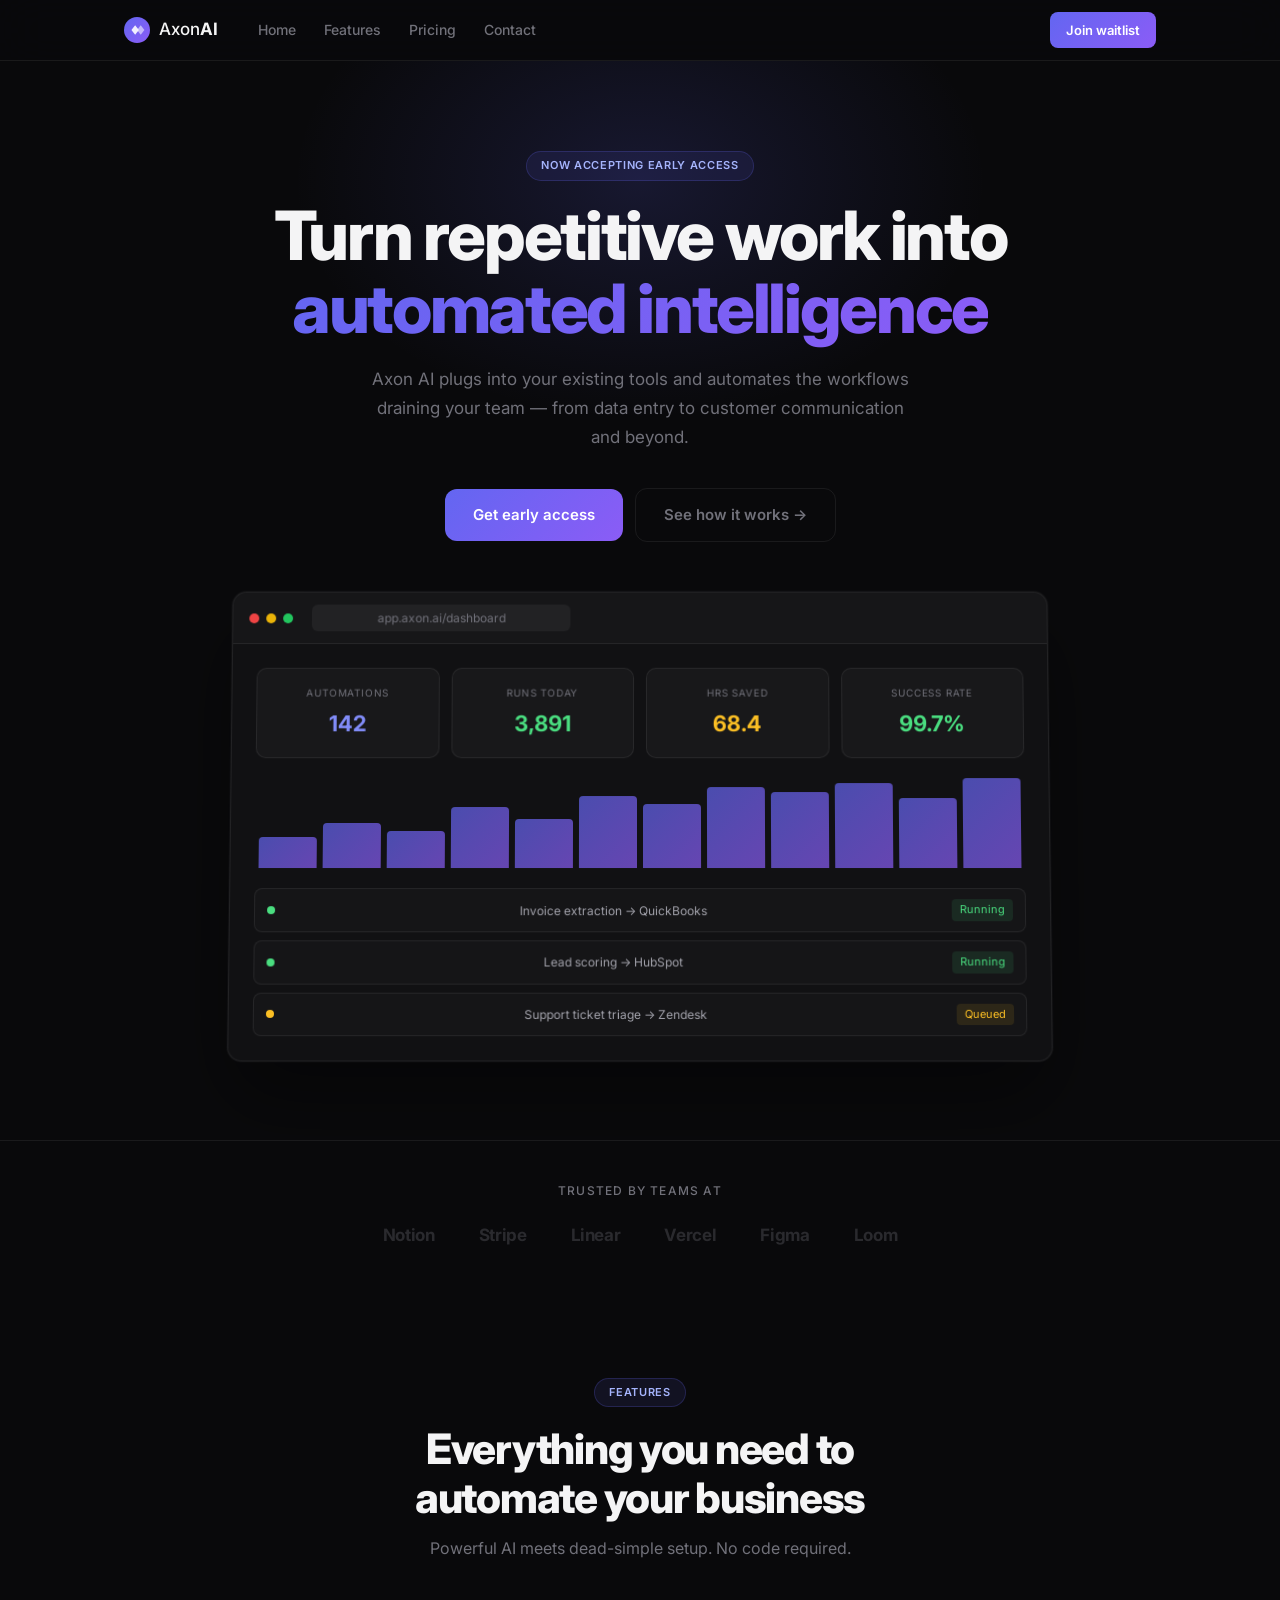
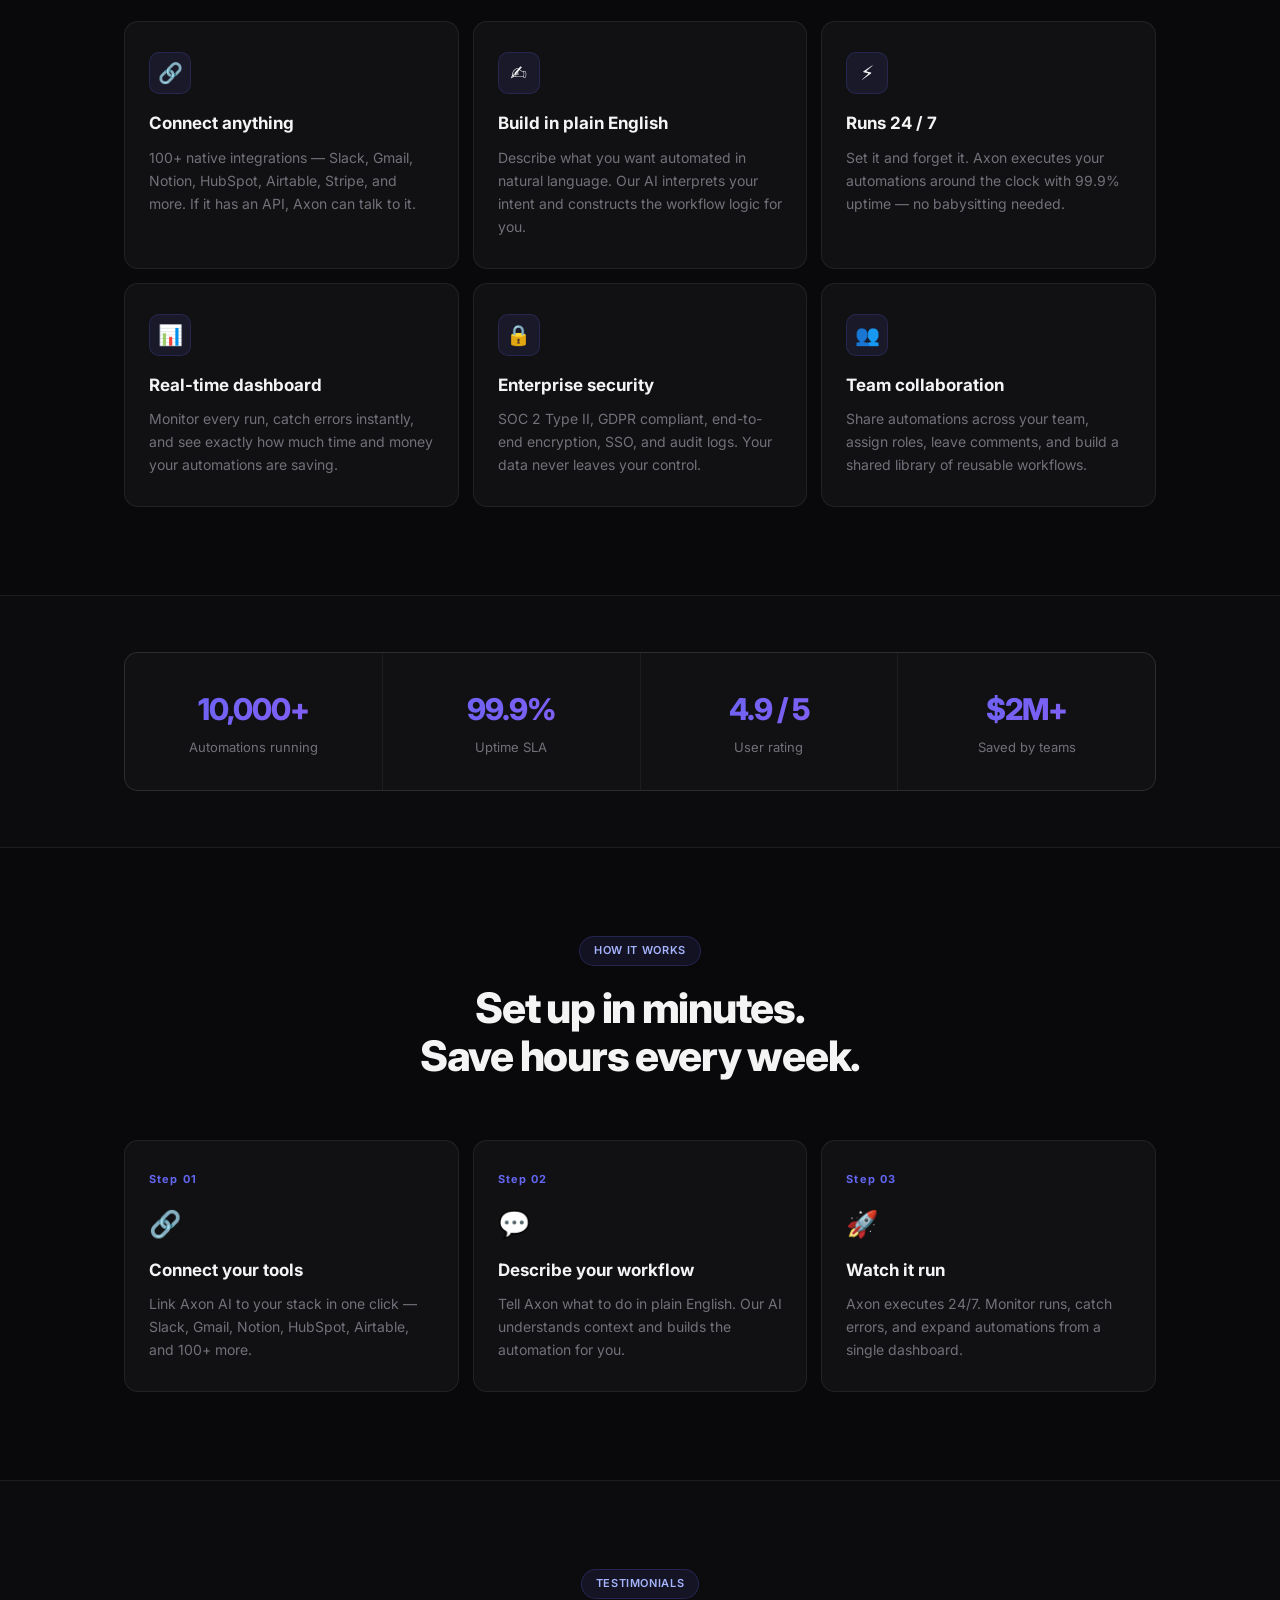
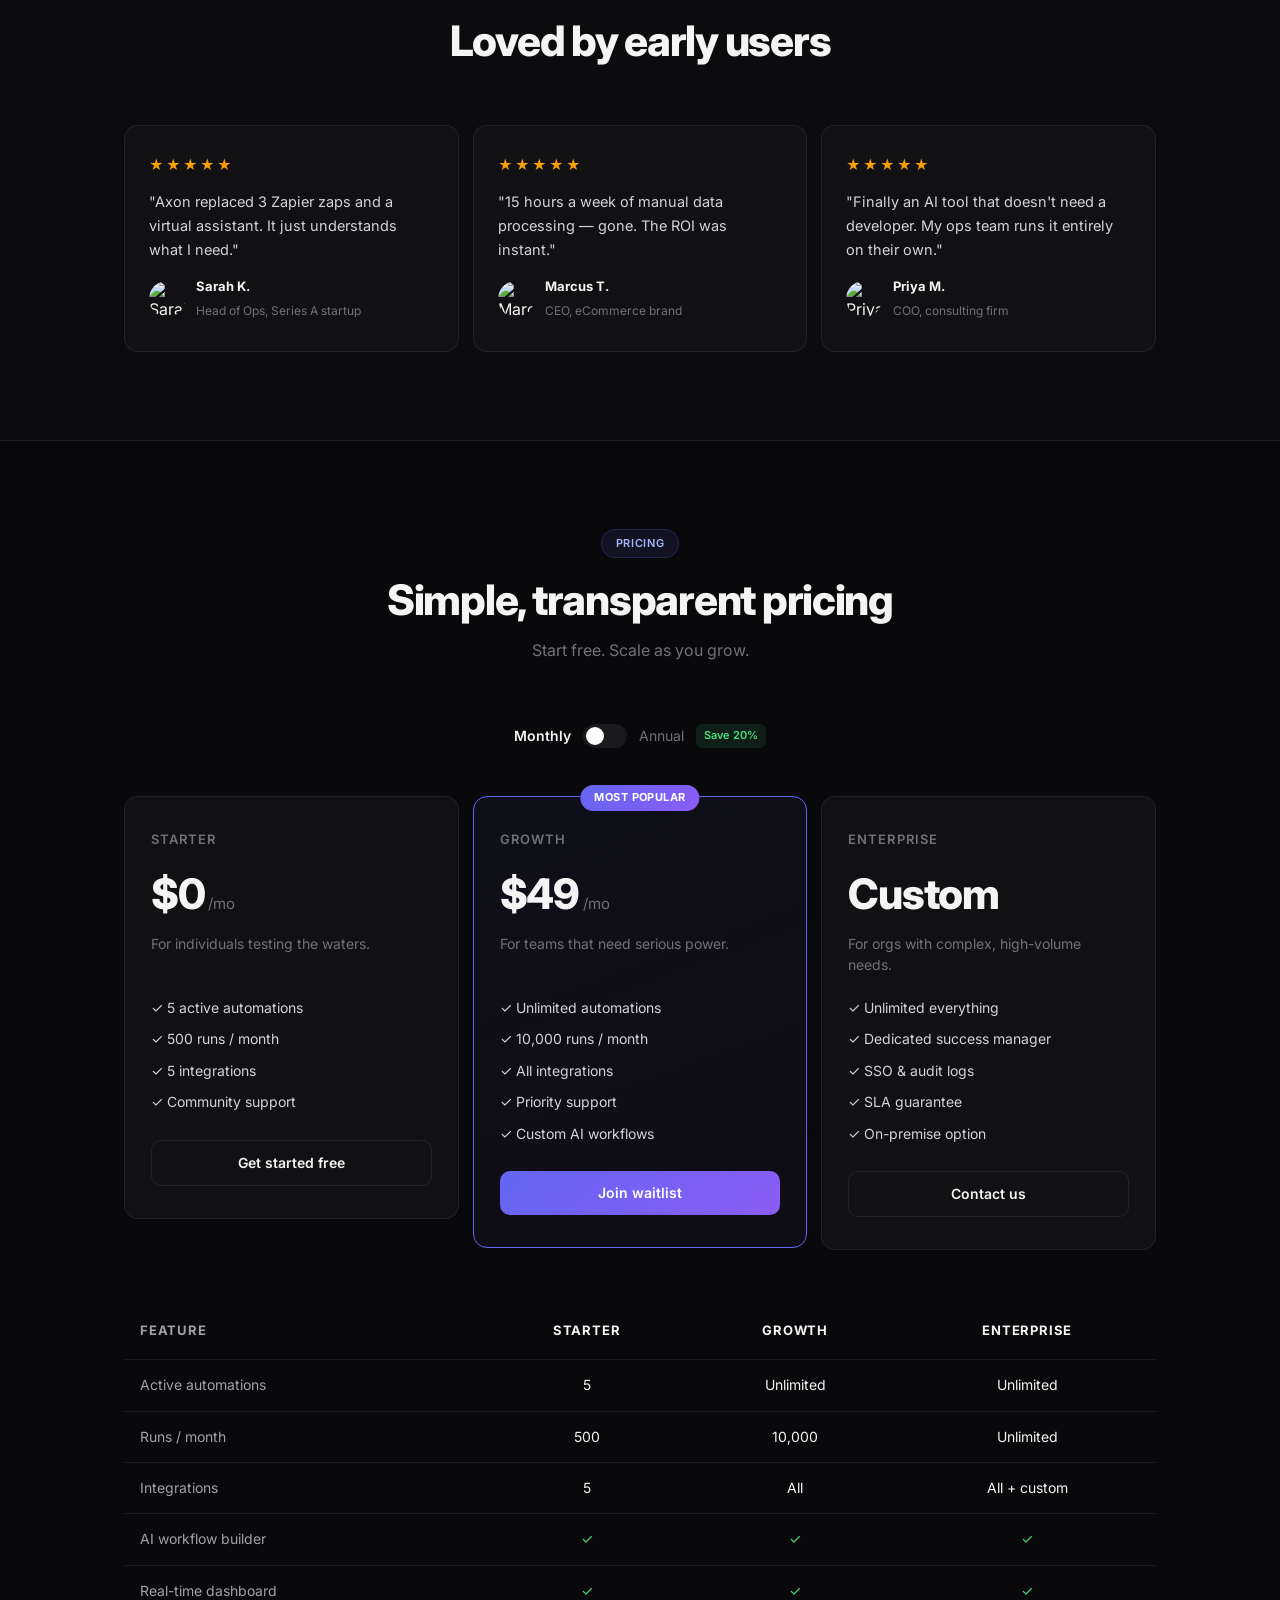
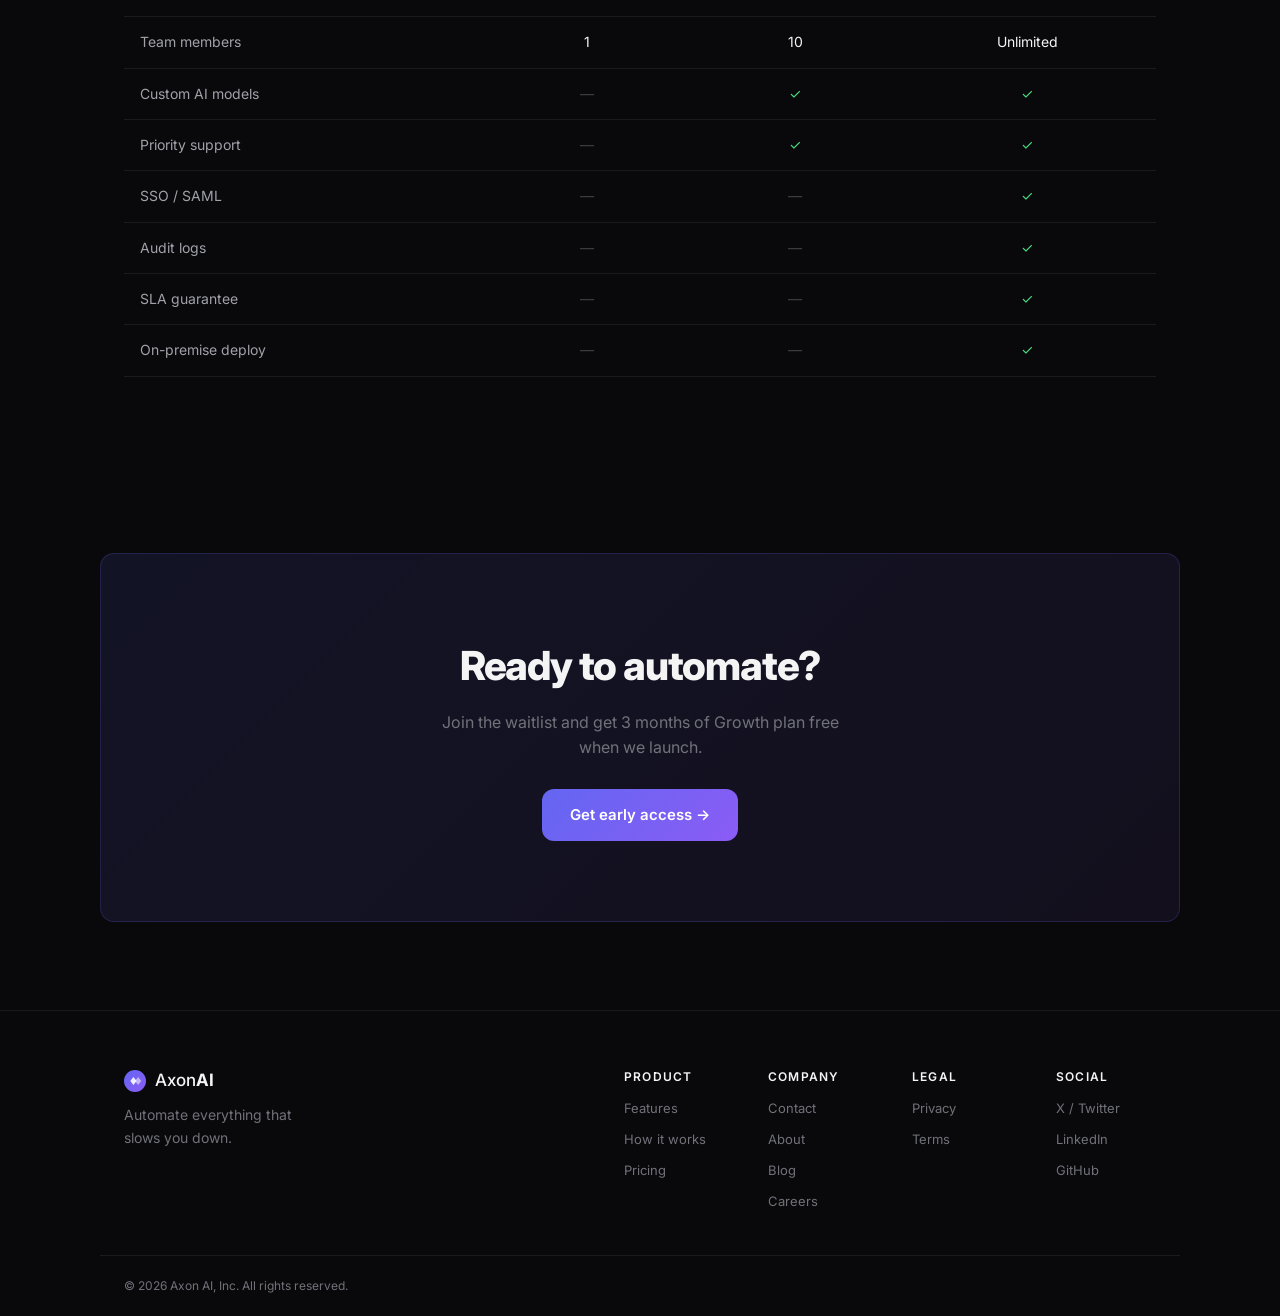
==== axon-ai.html @ 518406a6 "Add self-contained bundled HTML files for direct browser opening https://claude.ai/code/session_01GW" ====
<!DOCTYPE html>
<html lang="en">
<head>
  <meta charset="UTF-8" />
  <meta name="viewport" content="width=device-width, initial-scale=1.0" />
  <title>Axon AI — Automate Everything That Slows You Down</title>
  <meta name="description" content="Axon AI helps businesses automate repetitive workflows with AI. Connect your tools, describe what to automate in plain English, and let AI handle the rest." />
  <link rel="preconnect" href="https://fonts.googleapis.com" />
  <link rel="preconnect" href="https://fonts.gstatic.com" crossorigin />
  <link href="https://fonts.googleapis.com/css2?family=Inter:wght@300;400;500;600;700;800&display=swap" rel="stylesheet" />
  <style>
/* ═══════════════════════════════════════════════
   Axon AI — Design System
   ═══════════════════════════════════════════════ */

/* ─── Reset ─── */
*,*::before,*::after{box-sizing:border-box;margin:0;padding:0}

:root {
  /* Colors */
  --bg:        #09090b;
  --bg-card:   #111113;
  --bg-alt:    #0c0c0e;
  --border:    rgba(255,255,255,.07);
  --border-h:  rgba(99,102,241,.35);
  --text:      #f4f4f5;
  --text-dim:  #a1a1aa;
  --muted:     #71717a;
  --indigo:    #6366f1;
  --violet:    #8b5cf6;
  --grad:      linear-gradient(135deg,var(--indigo),var(--violet));

  /* Type */
  --font: 'Inter',system-ui,-apple-system,sans-serif;
  --radius: 14px;
  --radius-sm: 10px;
}

html { scroll-behavior: smooth }

body {
  font-family: var(--font);
  background: var(--bg);
  color: var(--text);
  line-height: 1.6;
  -webkit-font-smoothing: antialiased;
  overflow-x: hidden;
}

a { color: inherit; text-decoration: none }
img { display: block; max-width: 100% }
ul { list-style: none }
button { font-family: var(--font); cursor: pointer; border: none; background: none }

/* ─── Utility ─── */
.container { max-width: 1080px; margin: 0 auto; padding: 0 24px }
.gradient-text {
  background: var(--grad);
  -webkit-background-clip: text;
  -webkit-text-fill-color: transparent;
  background-clip: text;
}

/* ─── Badge ─── */
.badge {
  display: inline-flex;
  align-items: center;
  gap: 6px;
  background: rgba(99,102,241,.1);
  border: 1px solid rgba(99,102,241,.22);
  color: #a5b4fc;
  font-size: 11px;
  font-weight: 600;
  letter-spacing: .06em;
  text-transform: uppercase;
  padding: 5px 14px;
  border-radius: 100px;
  margin-bottom: 18px;
}

/* ─── Buttons ─── */
.btn {
  display: inline-flex;
  align-items: center;
  justify-content: center;
  gap: 8px;
  background: var(--grad);
  color: #fff;
  font-size: 14px;
  font-weight: 600;
  padding: 11px 22px;
  border-radius: var(--radius-sm);
  border: none;
  cursor: pointer;
  text-decoration: none;
  transition: opacity .2s, transform .15s, box-shadow .2s;
  white-space: nowrap;
}
.btn:hover { opacity: .9; transform: translateY(-1px); box-shadow: 0 8px 28px rgba(99,102,241,.3) }
.btn:active { transform: translateY(0) }
.btn-sm { font-size: 13px; padding: 8px 16px; border-radius: 8px }
.btn-lg { font-size: 15px; padding: 14px 28px; border-radius: 12px }
.btn-ghost {
  background: transparent;
  color: var(--muted);
  border: 1px solid var(--border);
}
.btn-ghost:hover { background: rgba(255,255,255,.04); box-shadow: none; color: var(--text) }
.btn-outline {
  background: transparent;
  color: var(--text);
  border: 1px solid var(--border);
}
.btn-outline:hover { background: rgba(255,255,255,.04); box-shadow: none }

/* ─── Nav ─── */
.nav {
  position: sticky;
  top: 0;
  z-index: 100;
  border-bottom: 1px solid var(--border);
  background: rgba(9,9,11,.82);
  backdrop-filter: blur(24px);
  -webkit-backdrop-filter: blur(24px);
}
.nav-inner {
  display: flex;
  align-items: center;
  height: 60px;
}
.logo {
  display: flex;
  align-items: center;
  gap: 9px;
  font-size: 17px;
  font-weight: 500;
  flex-shrink: 0;
  margin-right: 40px;
}
.logo strong { font-weight: 700 }
.nav-links {
  display: flex;
  align-items: center;
  gap: 28px;
  flex: 1;
}
.nav-links a {
  color: var(--muted);
  font-size: 14px;
  font-weight: 500;
  transition: color .2s;
}
.nav-links a:hover,
.nav-links a.active { color: var(--text) }
.nav-actions {
  display: flex;
  align-items: center;
  gap: 12px;
  margin-left: auto;
}

/* Hamburger */
.hamburger {
  display: none;
  flex-direction: column;
  gap: 5px;
  margin-left: auto;
  padding: 6px;
}
.hamburger span {
  display: block;
  width: 20px;
  height: 2px;
  background: var(--text);
  border-radius: 2px;
  transition: transform .3s, opacity .3s;
}
.hamburger.open span:nth-child(1) { transform: translateY(7px) rotate(45deg) }
.hamburger.open span:nth-child(2) { opacity: 0 }
.hamburger.open span:nth-child(3) { transform: translateY(-7px) rotate(-45deg) }

/* Mobile menu */
.mobile-menu {
  display: none;
  position: fixed;
  inset: 60px 0 0;
  background: rgba(9,9,11,.97);
  backdrop-filter: blur(20px);
  z-index: 99;
  padding: 32px 24px;
  flex-direction: column;
  gap: 8px;
}
.mobile-menu.open { display: flex }
.mobile-menu a {
  color: var(--text-dim);
  font-size: 18px;
  font-weight: 500;
  padding: 14px 0;
  border-bottom: 1px solid var(--border);
  transition: color .2s;
}
.mobile-menu a:hover { color: var(--text) }
.mobile-menu .btn { margin-top: 16px; text-align: center; justify-content: center }

/* ─── Page Header ─── */
.page-header {
  text-align: center;
  padding: 80px 0 60px;
  position: relative;
}
.page-header h1 {
  font-size: clamp(36px,5vw,56px);
  font-weight: 800;
  letter-spacing: -.03em;
  line-height: 1.1;
  margin-bottom: 18px;
}
.page-header p {
  font-size: 17px;
  color: var(--muted);
  max-width: 520px;
  margin: 0 auto;
  line-height: 1.7;
}

/* ─── Hero (home) ─── */
.hero {
  position: relative;
  padding: 90px 0 80px;
  text-align: center;
  overflow: hidden;
}
.hero h1 {
  font-size: clamp(40px,6vw,68px);
  font-weight: 800;
  line-height: 1.08;
  letter-spacing: -.035em;
  margin-bottom: 20px;
}
.hero-sub {
  font-size: 17px;
  color: var(--muted);
  max-width: 540px;
  margin: 0 auto 36px;
  line-height: 1.7;
}
.hero-cta {
  display: flex;
  align-items: center;
  justify-content: center;
  gap: 12px;
  flex-wrap: wrap;
  margin-bottom: 48px;
}
.hero-glow {
  position: absolute;
  top: -120px;
  left: 50%;
  transform: translateX(-50%);
  width: 700px;
  height: 480px;
  background: radial-gradient(ellipse at center,rgba(99,102,241,.16) 0%,transparent 70%);
  pointer-events: none;
  z-index: 0;
}
.hero > .container { position: relative; z-index: 1 }

/* ─── Dashboard Mockup ─── */
.mockup-wrapper {
  max-width: 820px;
  margin: 0 auto;
  perspective: 1200px;
}
.mockup {
  background: var(--bg-card);
  border: 1px solid var(--border);
  border-radius: 14px;
  overflow: hidden;
  transform: rotateX(2deg);
  box-shadow: 0 40px 80px rgba(0,0,0,.45), 0 0 0 1px rgba(255,255,255,.04);
}
.mockup-bar {
  display: flex;
  align-items: center;
  gap: 7px;
  padding: 12px 16px;
  border-bottom: 1px solid var(--border);
  background: rgba(255,255,255,.02);
}
.mockup-dot {
  width: 10px;
  height: 10px;
  border-radius: 50%;
}
.mockup-dot:nth-child(1) { background: #ef4444 }
.mockup-dot:nth-child(2) { background: #eab308 }
.mockup-dot:nth-child(3) { background: #22c55e }
.mockup-url {
  margin-left: 12px;
  background: rgba(255,255,255,.05);
  border-radius: 6px;
  padding: 4px 14px;
  font-size: 12px;
  color: var(--muted);
  flex: 1;
  max-width: 260px;
}
.mockup-body {
  padding: 24px;
}
.mockup-stats {
  display: grid;
  grid-template-columns: repeat(4,1fr);
  gap: 12px;
  margin-bottom: 20px;
}
.mockup-stat {
  background: rgba(255,255,255,.03);
  border: 1px solid var(--border);
  border-radius: 10px;
  padding: 16px 14px;
}
.mockup-stat-label {
  font-size: 10px;
  color: var(--muted);
  text-transform: uppercase;
  letter-spacing: .08em;
  margin-bottom: 6px;
}
.mockup-stat-value {
  font-size: 22px;
  font-weight: 700;
}
.mockup-stat-value.green { color: #4ade80 }
.mockup-stat-value.indigo { color: #818cf8 }
.mockup-stat-value.amber { color: #fbbf24 }
.mockup-stat-value.rose { color: #fb7185 }
.mockup-chart {
  display: flex;
  align-items: flex-end;
  gap: 6px;
  height: 90px;
  padding: 0 4px;
  margin-bottom: 20px;
}
.mockup-bar-chart {
  flex: 1;
  border-radius: 4px 4px 0 0;
  background: var(--grad);
  opacity: .7;
  min-height: 8px;
  transition: opacity .2s;
}
.mockup-bar-chart:hover { opacity: 1 }
.mockup-rows { display: flex; flex-direction: column; gap: 8px }
.mockup-row {
  display: flex;
  align-items: center;
  gap: 10px;
  padding: 10px 12px;
  border-radius: 8px;
  background: rgba(255,255,255,.02);
  border: 1px solid var(--border);
  font-size: 12px;
  color: var(--text-dim);
}
.mockup-row-dot {
  width: 8px;
  height: 8px;
  border-radius: 50%;
  flex-shrink: 0;
}
.mockup-row-dot.green { background: #4ade80 }
.mockup-row-dot.amber { background: #fbbf24 }
.mockup-row-dot.indigo { background: #818cf8 }
.mockup-row-name { flex: 1 }
.mockup-row-status {
  font-size: 11px;
  padding: 2px 8px;
  border-radius: 4px;
  background: rgba(74,222,128,.1);
  color: #4ade80;
}
.mockup-row-status.pending {
  background: rgba(251,191,36,.1);
  color: #fbbf24;
}

/* ─── Logos ─── */
.logos-section {
  padding: 40px 0;
  border-top: 1px solid var(--border);
  text-align: center;
}
.logos-label {
  color: var(--muted);
  font-size: 12px;
  font-weight: 500;
  text-transform: uppercase;
  letter-spacing: .1em;
  margin-bottom: 22px;
}
.logos-row {
  display: flex;
  align-items: center;
  justify-content: center;
  gap: 44px;
  flex-wrap: wrap;
}
.logo-item {
  color: #2a2a2e;
  font-size: 17px;
  font-weight: 700;
  letter-spacing: -.02em;
  transition: color .2s;
}
.logo-item:hover { color: var(--muted) }

/* ─── Sections ─── */
.section { padding: 88px 0 }
.section-dark {
  background: var(--bg-alt);
  border-top: 1px solid var(--border);
  border-bottom: 1px solid var(--border);
}
.section-header {
  text-align: center;
  margin-bottom: 60px;
}
.section-header h2 {
  font-size: clamp(28px,4vw,42px);
  font-weight: 800;
  letter-spacing: -.03em;
  line-height: 1.15;
  margin-bottom: 14px;
}
.section-header p {
  font-size: 16px;
  color: var(--muted);
  max-width: 460px;
  margin: 0 auto;
}

/* ─── Features Grid ─── */
.features-grid {
  display: grid;
  grid-template-columns: repeat(3,1fr);
  gap: 14px;
}
.feature-card {
  background: var(--bg-card);
  border: 1px solid var(--border);
  border-radius: var(--radius);
  padding: 30px 24px;
  transition: border-color .25s, transform .25s;
}
.feature-card:hover {
  border-color: var(--border-h);
  transform: translateY(-3px);
}
.feature-icon {
  width: 42px;
  height: 42px;
  border-radius: 10px;
  display: flex;
  align-items: center;
  justify-content: center;
  font-size: 20px;
  margin-bottom: 16px;
  background: rgba(99,102,241,.1);
  border: 1px solid rgba(99,102,241,.18);
}
.feature-card h3 {
  font-size: 17px;
  font-weight: 700;
  margin-bottom: 8px;
}
.feature-card p {
  font-size: 14px;
  color: var(--muted);
  line-height: 1.65;
}

/* ─── Stats Bar ─── */
.stats-bar {
  display: grid;
  grid-template-columns: repeat(4,1fr);
  gap: 1px;
  background: var(--border);
  border: 1px solid var(--border);
  border-radius: var(--radius);
  overflow: hidden;
}
.stat-item {
  background: var(--bg-card);
  padding: 32px 20px;
  text-align: center;
}
.stat-value {
  font-size: 30px;
  font-weight: 800;
  letter-spacing: -.03em;
  margin-bottom: 4px;
}
.stat-label {
  font-size: 13px;
  color: var(--muted);
}

/* ─── Steps ─── */
.steps {
  display: grid;
  grid-template-columns: repeat(3,1fr);
  gap: 14px;
}
.step {
  background: var(--bg-card);
  border: 1px solid var(--border);
  border-radius: var(--radius);
  padding: 30px 24px;
  transition: border-color .25s, transform .25s;
}
.step:hover { border-color: var(--border-h); transform: translateY(-3px) }
.step-number {
  font-size: 11px;
  font-weight: 700;
  color: var(--indigo);
  letter-spacing: .1em;
  margin-bottom: 14px;
}
.step-icon { font-size: 26px; margin-bottom: 12px }
.step h3 { font-size: 17px; font-weight: 700; margin-bottom: 8px }
.step p { font-size: 14px; color: var(--muted); line-height: 1.65 }

/* ─── Testimonials ─── */
.testimonials-grid {
  display: grid;
  grid-template-columns: repeat(3,1fr);
  gap: 14px;
}
.testimonial {
  background: var(--bg-card);
  border: 1px solid var(--border);
  border-radius: var(--radius);
  padding: 28px 24px;
  display: flex;
  flex-direction: column;
  gap: 14px;
}
.stars { color: #f59e0b; font-size: 14px; letter-spacing: 2px }
.testimonial blockquote {
  font-size: 14.5px;
  color: #d4d4d8;
  line-height: 1.65;
  flex: 1;
  font-style: normal;
}
.testimonial-author {
  display: flex;
  align-items: center;
  gap: 11px;
}
.testimonial-author img {
  width: 36px;
  height: 36px;
  border-radius: 50%;
  object-fit: cover;
}
.testimonial-author strong { display: block; font-size: 13px }
.testimonial-author span { font-size: 12px; color: var(--muted) }

/* ─── Pricing ─── */
.pricing-toggle {
  display: flex;
  align-items: center;
  justify-content: center;
  gap: 12px;
  margin-bottom: 48px;
  font-size: 14px;
  color: var(--muted);
}
.pricing-toggle .active-label { color: var(--text); font-weight: 600 }
.toggle-track {
  width: 44px;
  height: 24px;
  border-radius: 100px;
  background: var(--border);
  position: relative;
  cursor: pointer;
  transition: background .2s;
}
.toggle-track.on { background: var(--indigo) }
.toggle-thumb {
  position: absolute;
  top: 3px;
  left: 3px;
  width: 18px;
  height: 18px;
  border-radius: 50%;
  background: #fff;
  transition: transform .2s;
}
.toggle-track.on .toggle-thumb { transform: translateX(20px) }
.save-badge {
  font-size: 11px;
  font-weight: 600;
  color: #4ade80;
  background: rgba(74,222,128,.1);
  padding: 3px 8px;
  border-radius: 6px;
}

.pricing-grid {
  display: grid;
  grid-template-columns: repeat(3,1fr);
  gap: 14px;
  align-items: start;
}
.pricing-card {
  background: var(--bg-card);
  border: 1px solid var(--border);
  border-radius: var(--radius);
  padding: 32px 26px;
  position: relative;
}
.pricing-card-featured {
  border-color: var(--indigo);
  background: linear-gradient(160deg,rgba(99,102,241,.07),rgba(139,92,246,.04));
  transform: scale(1.02);
}
.plan-badge-tag {
  position: absolute;
  top: -12px;
  left: 50%;
  transform: translateX(-50%);
  background: var(--grad);
  color: #fff;
  font-size: 11px;
  font-weight: 700;
  letter-spacing: .04em;
  text-transform: uppercase;
  padding: 4px 14px;
  border-radius: 100px;
  white-space: nowrap;
}
.plan-name {
  font-size: 13px;
  font-weight: 600;
  color: var(--muted);
  text-transform: uppercase;
  letter-spacing: .08em;
  margin-bottom: 10px;
}
.plan-price {
  font-size: 15px;
  color: var(--muted);
  margin-bottom: 6px;
}
.plan-price .amount {
  font-size: 42px;
  font-weight: 800;
  color: var(--text);
  letter-spacing: -.03em;
}
.plan-desc {
  font-size: 14px;
  color: var(--muted);
  margin-bottom: 22px;
  line-height: 1.5;
  min-height: 42px;
}
.plan-features {
  display: flex;
  flex-direction: column;
  gap: 9px;
  margin-bottom: 26px;
}
.plan-features li { font-size: 14px; color: #d4d4d8 }
.pricing-card .btn,
.pricing-card .btn-outline { width: 100% }

/* ─── Feature Comparison Table ─── */
.compare-table {
  width: 100%;
  border-collapse: collapse;
  margin-top: 56px;
  font-size: 14px;
}
.compare-table th,
.compare-table td {
  padding: 14px 16px;
  border-bottom: 1px solid var(--border);
  text-align: center;
}
.compare-table th:first-child,
.compare-table td:first-child {
  text-align: left;
  color: var(--text-dim);
}
.compare-table thead th {
  font-weight: 700;
  font-size: 13px;
  text-transform: uppercase;
  letter-spacing: .06em;
  color: var(--text);
  padding-bottom: 18px;
}
.compare-table tbody tr:hover { background: rgba(255,255,255,.02) }
.check { color: #4ade80 }
.dash  { color: #3f3f46 }

/* ─── FAQ ─── */
.faq-list {
  max-width: 680px;
  margin: 0 auto;
  display: flex;
  flex-direction: column;
  gap: 8px;
}
.faq-item {
  border: 1px solid var(--border);
  border-radius: var(--radius-sm);
  overflow: hidden;
  transition: border-color .2s;
}
.faq-item.open { border-color: rgba(99,102,241,.25) }
.faq-q {
  display: flex;
  align-items: center;
  justify-content: space-between;
  gap: 16px;
  padding: 16px 20px;
  font-size: 15px;
  font-weight: 600;
  color: var(--text);
  cursor: pointer;
  background: none;
  width: 100%;
  text-align: left;
}
.faq-q:hover { color: #c4b5fd }
.faq-icon {
  font-size: 18px;
  color: var(--muted);
  transition: transform .3s;
  flex-shrink: 0;
}
.faq-item.open .faq-icon { transform: rotate(45deg) }
.faq-a {
  max-height: 0;
  overflow: hidden;
  transition: max-height .35s ease, padding .35s ease;
  padding: 0 20px;
}
.faq-item.open .faq-a {
  max-height: 300px;
  padding: 0 20px 18px;
}
.faq-a p {
  font-size: 14px;
  color: var(--muted);
  line-height: 1.7;
}

/* ─── CTA Banner ─── */
.cta-banner {
  text-align: center;
  padding: 80px 24px;
  border-radius: var(--radius);
  background: linear-gradient(135deg,rgba(99,102,241,.12),rgba(139,92,246,.08));
  border: 1px solid rgba(99,102,241,.2);
  margin: 0 auto;
  max-width: 1080px;
}
.cta-banner h2 {
  font-size: clamp(26px,4vw,40px);
  font-weight: 800;
  letter-spacing: -.03em;
  margin-bottom: 12px;
}
.cta-banner p {
  font-size: 16px;
  color: var(--muted);
  margin-bottom: 28px;
  max-width: 420px;
  margin-left: auto;
  margin-right: auto;
}

/* ─── Waitlist Section ─── */
.waitlist-section {
  position: relative;
  overflow: hidden;
  text-align: center;
  padding: 88px 0;
}
.waitlist-inner {
  position: relative;
  z-index: 1;
  max-width: 640px;
  margin: 0 auto;
}
.waitlist-inner h2 {
  font-size: clamp(30px,5vw,46px);
  font-weight: 800;
  letter-spacing: -.03em;
  margin-bottom: 14px;
}
.waitlist-inner > p {
  font-size: 16px;
  color: var(--muted);
  margin-bottom: 36px;
  line-height: 1.7;
}
.waitlist-glow {
  position: absolute;
  bottom: -120px;
  left: 50%;
  transform: translateX(-50%);
  width: 700px;
  height: 440px;
  background: radial-gradient(ellipse at center,rgba(99,102,241,.13) 0%,transparent 65%);
  pointer-events: none;
}

/* ─── Forms ─── */
.form-row {
  display: flex;
  gap: 10px;
  width: 100%;
  flex-wrap: wrap;
}
input[type="text"],
input[type="email"],
select,
textarea {
  background: rgba(255,255,255,.04);
  border: 1px solid var(--border);
  border-radius: var(--radius-sm);
  color: var(--text);
  font-size: 14px;
  font-family: var(--font);
  padding: 13px 16px;
  outline: none;
  transition: border-color .2s, background .2s;
  width: 100%;
}
input::placeholder,
textarea::placeholder { color: var(--muted) }
select { appearance: none; cursor: pointer }
select option { background: #1a1a1e; color: var(--text) }
input:focus,
select:focus,
textarea:focus { border-color: var(--indigo); background: rgba(99,102,241,.06) }
textarea { resize: vertical; min-height: 110px }
.form-note { font-size: 12px; color: #52525b; margin-top: 10px }

.waitlist-form {
  display: flex;
  flex-direction: column;
  align-items: center;
  gap: 12px;
}
.btn-submit { min-width: 200px }

.waitlist-success {
  display: none;
  flex-direction: column;
  align-items: center;
  gap: 12px;
  padding: 40px;
  background: rgba(99,102,241,.06);
  border: 1px solid rgba(99,102,241,.2);
  border-radius: var(--radius);
  text-align: center;
}
.waitlist-success.show { display: flex }
.success-icon { font-size: 44px }
.waitlist-success h3 { font-size: 22px; font-weight: 700 }
.waitlist-success p { color: var(--muted); font-size: 14px; max-width: 380px }

/* ─── Contact Layout ─── */
.contact-grid {
  display: grid;
  grid-template-columns: 1fr 1.4fr;
  gap: 40px;
  align-items: start;
}
.contact-info { display: flex; flex-direction: column; gap: 24px }
.contact-info h3 { font-size: 18px; font-weight: 700; margin-bottom: 4px }
.contact-info-item {
  display: flex;
  align-items: flex-start;
  gap: 12px;
  font-size: 14px;
  color: var(--text-dim);
}
.contact-info-icon {
  font-size: 18px;
  flex-shrink: 0;
  margin-top: 2px;
}
.contact-form {
  display: flex;
  flex-direction: column;
  gap: 14px;
}
.contact-form .form-row > * { flex: 1; min-width: 0 }
.contact-form .btn { align-self: flex-start }

/* ─── Footer ─── */
.footer {
  border-top: 1px solid var(--border);
  padding-top: 56px;
}
.footer-inner {
  display: flex;
  gap: 56px;
  flex-wrap: wrap;
  padding-bottom: 44px;
}
.footer-brand { flex: 1; min-width: 190px }
.footer-brand p { font-size: 14px; color: var(--muted); margin-top: 10px; max-width: 200px }
.footer-links {
  display: flex;
  gap: 44px;
  flex-wrap: wrap;
}
.footer-links > div { display: flex; flex-direction: column; gap: 10px; min-width: 100px }
.footer-links h4 {
  font-size: 12px;
  font-weight: 600;
  text-transform: uppercase;
  letter-spacing: .1em;
  color: var(--text);
  margin-bottom: 2px;
}
.footer-links a { color: var(--muted); font-size: 13px; transition: color .2s }
.footer-links a:hover { color: var(--text) }
.footer-bottom {
  border-top: 1px solid var(--border);
  padding: 20px 24px;
  font-size: 12px;
  color: var(--muted);
}

/* ─── Fade-in Animation ─── */
.fade-up {
  opacity: 0;
  transform: translateY(18px);
  transition: opacity .5s ease, transform .5s ease;
}
.fade-up.visible {
  opacity: 1;
  transform: translateY(0);
}

/* ─── Responsive ─── */
@media (max-width: 860px) {
  .features-grid,
  .steps,
  .testimonials-grid,
  .pricing-grid,
  .mockup-stats { grid-template-columns: 1fr }
  .stats-bar { grid-template-columns: repeat(2,1fr) }
  .pricing-card-featured { transform: none }
  .nav-links,
  .nav-actions { display: none }
  .hamburger { display: flex }
  .contact-grid { grid-template-columns: 1fr }
  .compare-table { font-size: 12px }
  .compare-table th,
  .compare-table td { padding: 10px 8px }
}

@media (max-width: 540px) {
  .form-row { flex-direction: column }
  .hero { padding: 64px 0 56px }
  .section { padding: 64px 0 }
  .stats-bar { grid-template-columns: 1fr }
  .footer-inner { flex-direction: column; gap: 28px }
  .footer-links { gap: 20px }
  .mockup-bar { padding: 10px 12px }
  .mockup-body { padding: 16px }
  .mockup-stat-value { font-size: 18px }
}

</style>
</head>
<body>

<!-- ─── Nav ─── -->
<nav class="nav">
  <div class="nav-inner container">
    <a href="index.html" class="logo">
      <svg width="26" height="26" viewBox="0 0 28 28" fill="none"><circle cx="14" cy="14" r="14" fill="url(#lg1)"/><path d="M8 14L12 9L16 14L12 19Z" fill="#fff" opacity=".9"/><path d="M14 14L18 9L22 14L18 19Z" fill="#fff" opacity=".55"/><defs><linearGradient id="lg1" x1="0" y1="0" x2="28" y2="28" gradientUnits="userSpaceOnUse"><stop stop-color="#6366f1"/><stop offset="1" stop-color="#8b5cf6"/></linearGradient></defs></svg>
      <span>Axon<strong>AI</strong></span>
    </a>
    <div class="nav-links">
      <a href="index.html">Home</a>
      <a href="index.html#features">Features</a>
      <a href="index.html#pricing">Pricing</a>
      <a href="waitlist.html">Contact</a>
    </div>
    <div class="nav-actions">
      <a href="waitlist.html#waitlist" class="btn btn-sm">Join waitlist</a>
    </div>
    <button class="hamburger" id="hamburger" aria-label="Menu">
      <span></span><span></span><span></span>
    </button>
  </div>
</nav>
<div class="mobile-menu" id="mobileMenu">
  <a href="index.html">Home</a>
  <a href="index.html#features">Features</a>
  <a href="index.html#pricing">Pricing</a>
  <a href="waitlist.html">Contact</a>
  <a href="waitlist.html#waitlist" class="btn">Join waitlist</a>
</div>

<!-- ─── Hero ─── -->
<section class="hero">
  <div class="hero-glow"></div>
  <div class="container">
    <div class="badge">Now accepting early access</div>
    <h1>Turn repetitive work into<br><span class="gradient-text">automated intelligence</span></h1>
    <p class="hero-sub">Axon AI plugs into your existing tools and automates the workflows draining your team — from data entry to customer communication and beyond.</p>
    <div class="hero-cta">
      <a href="waitlist.html#waitlist" class="btn btn-lg">Get early access</a>
      <a href="#how-it-works" class="btn btn-lg btn-ghost">See how it works &rarr;</a>
    </div>

    <!-- Dashboard Mockup -->
    <div class="mockup-wrapper fade-up">
      <div class="mockup">
        <div class="mockup-bar">
          <div class="mockup-dot"></div>
          <div class="mockup-dot"></div>
          <div class="mockup-dot"></div>
          <div class="mockup-url">app.axon.ai/dashboard</div>
        </div>
        <div class="mockup-body">
          <div class="mockup-stats">
            <div class="mockup-stat">
              <div class="mockup-stat-label">Automations</div>
              <div class="mockup-stat-value indigo">142</div>
            </div>
            <div class="mockup-stat">
              <div class="mockup-stat-label">Runs today</div>
              <div class="mockup-stat-value green">3,891</div>
            </div>
            <div class="mockup-stat">
              <div class="mockup-stat-label">Hrs saved</div>
              <div class="mockup-stat-value amber">68.4</div>
            </div>
            <div class="mockup-stat">
              <div class="mockup-stat-label">Success rate</div>
              <div class="mockup-stat-value green">99.7%</div>
            </div>
          </div>
          <div class="mockup-chart">
            <div class="mockup-bar-chart" style="height:35%"></div>
            <div class="mockup-bar-chart" style="height:50%"></div>
            <div class="mockup-bar-chart" style="height:42%"></div>
            <div class="mockup-bar-chart" style="height:68%"></div>
            <div class="mockup-bar-chart" style="height:55%"></div>
            <div class="mockup-bar-chart" style="height:80%"></div>
            <div class="mockup-bar-chart" style="height:72%"></div>
            <div class="mockup-bar-chart" style="height:90%"></div>
            <div class="mockup-bar-chart" style="height:85%"></div>
            <div class="mockup-bar-chart" style="height:95%"></div>
            <div class="mockup-bar-chart" style="height:78%"></div>
            <div class="mockup-bar-chart" style="height:100%"></div>
          </div>
          <div class="mockup-rows">
            <div class="mockup-row">
              <div class="mockup-row-dot green"></div>
              <span class="mockup-row-name">Invoice extraction &rarr; QuickBooks</span>
              <span class="mockup-row-status">Running</span>
            </div>
            <div class="mockup-row">
              <div class="mockup-row-dot green"></div>
              <span class="mockup-row-name">Lead scoring &rarr; HubSpot</span>
              <span class="mockup-row-status">Running</span>
            </div>
            <div class="mockup-row">
              <div class="mockup-row-dot amber"></div>
              <span class="mockup-row-name">Support ticket triage &rarr; Zendesk</span>
              <span class="mockup-row-status pending">Queued</span>
            </div>
          </div>
        </div>
      </div>
    </div>
  </div>
</section>

<!-- ─── Logos ─── -->
<section class="logos-section">
  <div class="container">
    <p class="logos-label">Trusted by teams at</p>
    <div class="logos-row">
      <span class="logo-item">Notion</span>
      <span class="logo-item">Stripe</span>
      <span class="logo-item">Linear</span>
      <span class="logo-item">Vercel</span>
      <span class="logo-item">Figma</span>
      <span class="logo-item">Loom</span>
    </div>
  </div>
</section>

<!-- ─── Features ─── -->
<section class="section" id="features">
  <div class="container">
    <div class="section-header">
      <div class="badge">Features</div>
      <h2>Everything you need to<br>automate your business</h2>
      <p>Powerful AI meets dead-simple setup. No code required.</p>
    </div>
    <div class="features-grid">
      <div class="feature-card fade-up">
        <div class="feature-icon">🔗</div>
        <h3>Connect anything</h3>
        <p>100+ native integrations — Slack, Gmail, Notion, HubSpot, Airtable, Stripe, and more. If it has an API, Axon can talk to it.</p>
      </div>
      <div class="feature-card fade-up">
        <div class="feature-icon">✍️</div>
        <h3>Build in plain English</h3>
        <p>Describe what you want automated in natural language. Our AI interprets your intent and constructs the workflow logic for you.</p>
      </div>
      <div class="feature-card fade-up">
        <div class="feature-icon">⚡</div>
        <h3>Runs 24 / 7</h3>
        <p>Set it and forget it. Axon executes your automations around the clock with 99.9% uptime — no babysitting needed.</p>
      </div>
      <div class="feature-card fade-up">
        <div class="feature-icon">📊</div>
        <h3>Real-time dashboard</h3>
        <p>Monitor every run, catch errors instantly, and see exactly how much time and money your automations are saving.</p>
      </div>
      <div class="feature-card fade-up">
        <div class="feature-icon">🔒</div>
        <h3>Enterprise security</h3>
        <p>SOC 2 Type II, GDPR compliant, end-to-end encryption, SSO, and audit logs. Your data never leaves your control.</p>
      </div>
      <div class="feature-card fade-up">
        <div class="feature-icon">👥</div>
        <h3>Team collaboration</h3>
        <p>Share automations across your team, assign roles, leave comments, and build a shared library of reusable workflows.</p>
      </div>
    </div>
  </div>
</section>

<!-- ─── Stats Bar ─── -->
<section class="section-dark" style="padding:0">
  <div class="container" style="padding-top:56px;padding-bottom:56px">
    <div class="stats-bar fade-up">
      <div class="stat-item">
        <div class="stat-value gradient-text">10,000+</div>
        <div class="stat-label">Automations running</div>
      </div>
      <div class="stat-item">
        <div class="stat-value gradient-text">99.9%</div>
        <div class="stat-label">Uptime SLA</div>
      </div>
      <div class="stat-item">
        <div class="stat-value gradient-text">4.9 / 5</div>
        <div class="stat-label">User rating</div>
      </div>
      <div class="stat-item">
        <div class="stat-value gradient-text">$2M+</div>
        <div class="stat-label">Saved by teams</div>
      </div>
    </div>
  </div>
</section>

<!-- ─── How It Works ─── -->
<section class="section" id="how-it-works">
  <div class="container">
    <div class="section-header">
      <div class="badge">How it works</div>
      <h2>Set up in minutes.<br>Save hours every week.</h2>
    </div>
    <div class="steps">
      <div class="step fade-up">
        <div class="step-number">Step 01</div>
        <div class="step-icon">🔗</div>
        <h3>Connect your tools</h3>
        <p>Link Axon AI to your stack in one click — Slack, Gmail, Notion, HubSpot, Airtable, and 100+ more.</p>
      </div>
      <div class="step fade-up">
        <div class="step-number">Step 02</div>
        <div class="step-icon">💬</div>
        <h3>Describe your workflow</h3>
        <p>Tell Axon what to do in plain English. Our AI understands context and builds the automation for you.</p>
      </div>
      <div class="step fade-up">
        <div class="step-number">Step 03</div>
        <div class="step-icon">🚀</div>
        <h3>Watch it run</h3>
        <p>Axon executes 24/7. Monitor runs, catch errors, and expand automations from a single dashboard.</p>
      </div>
    </div>
  </div>
</section>

<!-- ─── Testimonials ─── -->
<section class="section section-dark">
  <div class="container">
    <div class="section-header">
      <div class="badge">Testimonials</div>
      <h2>Loved by early users</h2>
    </div>
    <div class="testimonials-grid">
      <div class="testimonial fade-up">
        <div class="stars">★★★★★</div>
        <blockquote>"Axon replaced 3 Zapier zaps and a virtual assistant. It just understands what I need."</blockquote>
        <div class="testimonial-author">
          <img src="https://i.pravatar.cc/36?img=10" alt="Sarah K." />
          <div><strong>Sarah K.</strong><span>Head of Ops, Series A startup</span></div>
        </div>
      </div>
      <div class="testimonial fade-up">
        <div class="stars">★★★★★</div>
        <blockquote>"15 hours a week of manual data processing — gone. The ROI was instant."</blockquote>
        <div class="testimonial-author">
          <img src="https://i.pravatar.cc/36?img=11" alt="Marcus T." />
          <div><strong>Marcus T.</strong><span>CEO, eCommerce brand</span></div>
        </div>
      </div>
      <div class="testimonial fade-up">
        <div class="stars">★★★★★</div>
        <blockquote>"Finally an AI tool that doesn't need a developer. My ops team runs it entirely on their own."</blockquote>
        <div class="testimonial-author">
          <img src="https://i.pravatar.cc/36?img=12" alt="Priya M." />
          <div><strong>Priya M.</strong><span>COO, consulting firm</span></div>
        </div>
      </div>
    </div>
  </div>
</section>

<!-- ─── Pricing ─── -->
<section class="section" id="pricing">
  <div class="container">
    <div class="section-header">
      <div class="badge">Pricing</div>
      <h2>Simple, transparent pricing</h2>
      <p>Start free. Scale as you grow.</p>
    </div>

    <div class="pricing-toggle">
      <span id="labelMonthly" class="active-label">Monthly</span>
      <div class="toggle-track" id="pricingToggle">
        <div class="toggle-thumb"></div>
      </div>
      <span id="labelAnnual">Annual</span>
      <span class="save-badge">Save 20%</span>
    </div>

    <div class="pricing-grid">
      <!-- Starter -->
      <div class="pricing-card fade-up">
        <div class="plan-name">Starter</div>
        <div class="plan-price">
          <span class="amount">$0</span> /mo
        </div>
        <div class="plan-desc">For individuals testing the waters.</div>
        <ul class="plan-features">
          <li>✓ 5 active automations</li>
          <li>✓ 500 runs / month</li>
          <li>✓ 5 integrations</li>
          <li>✓ Community support</li>
        </ul>
        <a href="waitlist.html#waitlist" class="btn btn-outline">Get started free</a>
      </div>
      <!-- Growth -->
      <div class="pricing-card pricing-card-featured fade-up">
        <div class="plan-badge-tag">Most popular</div>
        <div class="plan-name">Growth</div>
        <div class="plan-price price-monthly">
          <span class="amount">$49</span> /mo
        </div>
        <div class="plan-price price-annual" style="display:none">
          <span class="amount">$39</span> /mo
        </div>
        <div class="plan-desc">For teams that need serious power.</div>
        <ul class="plan-features">
          <li>✓ Unlimited automations</li>
          <li>✓ 10,000 runs / month</li>
          <li>✓ All integrations</li>
          <li>✓ Priority support</li>
          <li>✓ Custom AI workflows</li>
        </ul>
        <a href="waitlist.html#waitlist" class="btn">Join waitlist</a>
      </div>
      <!-- Enterprise -->
      <div class="pricing-card fade-up">
        <div class="plan-name">Enterprise</div>
        <div class="plan-price">
          <span class="amount">Custom</span>
        </div>
        <div class="plan-desc">For orgs with complex, high-volume needs.</div>
        <ul class="plan-features">
          <li>✓ Unlimited everything</li>
          <li>✓ Dedicated success manager</li>
          <li>✓ SSO &amp; audit logs</li>
          <li>✓ SLA guarantee</li>
          <li>✓ On-premise option</li>
        </ul>
        <a href="waitlist.html" class="btn btn-outline">Contact us</a>
      </div>
    </div>

    <!-- Comparison Table -->
    <table class="compare-table fade-up">
      <thead>
        <tr>
          <th>Feature</th>
          <th>Starter</th>
          <th>Growth</th>
          <th>Enterprise</th>
        </tr>
      </thead>
      <tbody>
        <tr><td>Active automations</td><td>5</td><td>Unlimited</td><td>Unlimited</td></tr>
        <tr><td>Runs / month</td><td>500</td><td>10,000</td><td>Unlimited</td></tr>
        <tr><td>Integrations</td><td>5</td><td>All</td><td>All + custom</td></tr>
        <tr><td>AI workflow builder</td><td class="check">✓</td><td class="check">✓</td><td class="check">✓</td></tr>
        <tr><td>Real-time dashboard</td><td class="check">✓</td><td class="check">✓</td><td class="check">✓</td></tr>
        <tr><td>Team members</td><td>1</td><td>10</td><td>Unlimited</td></tr>
        <tr><td>Custom AI models</td><td class="dash">—</td><td class="check">✓</td><td class="check">✓</td></tr>
        <tr><td>Priority support</td><td class="dash">—</td><td class="check">✓</td><td class="check">✓</td></tr>
        <tr><td>SSO / SAML</td><td class="dash">—</td><td class="dash">—</td><td class="check">✓</td></tr>
        <tr><td>Audit logs</td><td class="dash">—</td><td class="dash">—</td><td class="check">✓</td></tr>
        <tr><td>SLA guarantee</td><td class="dash">—</td><td class="dash">—</td><td class="check">✓</td></tr>
        <tr><td>On-premise deploy</td><td class="dash">—</td><td class="dash">—</td><td class="check">✓</td></tr>
      </tbody>
    </table>
  </div>
</section>

<!-- ─── CTA Banner ─── -->
<section class="section">
  <div class="cta-banner container fade-up">
    <h2>Ready to automate?</h2>
    <p>Join the waitlist and get 3 months of Growth plan free when we launch.</p>
    <a href="waitlist.html#waitlist" class="btn btn-lg">Get early access &rarr;</a>
  </div>
</section>

<!-- ─── Footer ─── -->
<footer class="footer">
  <div class="container footer-inner">
    <div class="footer-brand">
      <a href="index.html" class="logo">
        <svg width="22" height="22" viewBox="0 0 28 28" fill="none"><circle cx="14" cy="14" r="14" fill="url(#lg2)"/><path d="M8 14L12 9L16 14L12 19Z" fill="#fff" opacity=".9"/><path d="M14 14L18 9L22 14L18 19Z" fill="#fff" opacity=".55"/><defs><linearGradient id="lg2" x1="0" y1="0" x2="28" y2="28" gradientUnits="userSpaceOnUse"><stop stop-color="#6366f1"/><stop offset="1" stop-color="#8b5cf6"/></linearGradient></defs></svg>
        <span>Axon<strong>AI</strong></span>
      </a>
      <p>Automate everything that slows you down.</p>
    </div>
    <div class="footer-links">
      <div>
        <h4>Product</h4>
        <a href="index.html#features">Features</a>
        <a href="index.html#how-it-works">How it works</a>
        <a href="index.html#pricing">Pricing</a>
      </div>
      <div>
        <h4>Company</h4>
        <a href="waitlist.html">Contact</a>
        <a href="#">About</a>
        <a href="#">Blog</a>
        <a href="#">Careers</a>
      </div>
      <div>
        <h4>Legal</h4>
        <a href="#">Privacy</a>
        <a href="#">Terms</a>
      </div>
      <div>
        <h4>Social</h4>
        <a href="#">X / Twitter</a>
        <a href="#">LinkedIn</a>
        <a href="#">GitHub</a>
      </div>
    </div>
  </div>
  <div class="footer-bottom container">
    <p>&copy; 2026 Axon AI, Inc. All rights reserved.</p>
  </div>
</footer>

<script>
/* ═══════════════════════════════════════════════
   Axon AI — Shared JavaScript
   ═══════════════════════════════════════════════ */

(function () {
  'use strict';

  /* ─── Mobile Nav Toggle ─── */
  const hamburger = document.getElementById('hamburger');
  const mobileMenu = document.getElementById('mobileMenu');

  if (hamburger && mobileMenu) {
    hamburger.addEventListener('click', () => {
      hamburger.classList.toggle('open');
      mobileMenu.classList.toggle('open');
      document.body.style.overflow = mobileMenu.classList.contains('open') ? 'hidden' : '';
    });
    // Close on link click
    mobileMenu.querySelectorAll('a').forEach(link => {
      link.addEventListener('click', () => {
        hamburger.classList.remove('open');
        mobileMenu.classList.remove('open');
        document.body.style.overflow = '';
      });
    });
  }

  /* ─── Fade-in on Scroll ─── */
  const fadeEls = document.querySelectorAll('.fade-up');
  if (fadeEls.length) {
    const io = new IntersectionObserver((entries) => {
      entries.forEach(e => {
        if (e.isIntersecting) {
          e.target.classList.add('visible');
          io.unobserve(e.target);
        }
      });
    }, { threshold: 0.08 });
    fadeEls.forEach(el => io.observe(el));
  }

  /* ─── Active Nav Link ─── */
  const currentPage = location.pathname.split('/').pop() || 'index.html';
  document.querySelectorAll('.nav-links a, .mobile-menu a').forEach(a => {
    const href = a.getAttribute('href');
    if (href === currentPage || (currentPage === '' && href === 'index.html')) {
      a.classList.add('active');
    }
  });

  /* ─── Pricing Toggle (monthly / annual) ─── */
  const toggle = document.getElementById('pricingToggle');
  if (toggle) {
    const monthlyLabel = document.getElementById('labelMonthly');
    const annualLabel = document.getElementById('labelAnnual');
    const monthlyPrices = document.querySelectorAll('.price-monthly');
    const annualPrices = document.querySelectorAll('.price-annual');

    let isAnnual = false;

    function updatePricing() {
      toggle.classList.toggle('on', isAnnual);
      monthlyLabel.classList.toggle('active-label', !isAnnual);
      annualLabel.classList.toggle('active-label', isAnnual);
      monthlyPrices.forEach(el => el.style.display = isAnnual ? 'none' : '');
      annualPrices.forEach(el => el.style.display = isAnnual ? '' : 'none');
    }

    toggle.addEventListener('click', () => { isAnnual = !isAnnual; updatePricing(); });
    updatePricing();
  }

  /* ─── FAQ Accordion ─── */
  document.querySelectorAll('.faq-q').forEach(btn => {
    btn.addEventListener('click', () => {
      const item = btn.closest('.faq-item');
      const wasOpen = item.classList.contains('open');
      // Close all first
      document.querySelectorAll('.faq-item').forEach(i => i.classList.remove('open'));
      if (!wasOpen) item.classList.add('open');
    });
  });

  /* ─── Waitlist Form ─── */
  const waitlistForm = document.getElementById('waitlistForm');
  if (waitlistForm) {
    waitlistForm.addEventListener('submit', e => {
      e.preventDefault();

      const btn = waitlistForm.querySelector('.btn-submit');
      const btnText = btn.querySelector('.btn-text');
      const btnLoading = btn.querySelector('.btn-loading');

      const data = {
        name: waitlistForm.elements.name.value.trim(),
        email: waitlistForm.elements.email.value.trim(),
        company_size: waitlistForm.elements.company_size ? waitlistForm.elements.company_size.value : '',
        joined_at: new Date().toISOString(),
      };

      btnText.style.display = 'none';
      btnLoading.style.display = 'inline';
      btn.disabled = true;

      // Persist client-side
      const list = JSON.parse(localStorage.getItem('axon_waitlist') || '[]');
      list.push(data);
      localStorage.setItem('axon_waitlist', JSON.stringify(list));

      setTimeout(() => {
        waitlistForm.style.display = 'none';
        const success = document.getElementById('waitlistSuccess');
        success.classList.add('show');
        success.style.display = 'flex';
        success.scrollIntoView({ behavior: 'smooth', block: 'center' });
      }, 800);
    });
  }

  /* ─── Contact Form ─── */
  const contactForm = document.getElementById('contactForm');
  if (contactForm) {
    contactForm.addEventListener('submit', e => {
      e.preventDefault();
      const btn = contactForm.querySelector('.btn');
      const original = btn.textContent;
      btn.textContent = 'Sending...';
      btn.disabled = true;

      // Persist client-side
      const msgs = JSON.parse(localStorage.getItem('axon_contact') || '[]');
      msgs.push({
        name: contactForm.elements.name.value.trim(),
        email: contactForm.elements.email.value.trim(),
        subject: contactForm.elements.subject.value,
        message: contactForm.elements.message.value.trim(),
        sent_at: new Date().toISOString(),
      });
      localStorage.setItem('axon_contact', JSON.stringify(msgs));

      setTimeout(() => {
        contactForm.reset();
        btn.textContent = 'Sent!';
        setTimeout(() => { btn.textContent = original; btn.disabled = false; }, 2000);
      }, 800);
    });
  }

})();

</script>
</body>
</html>
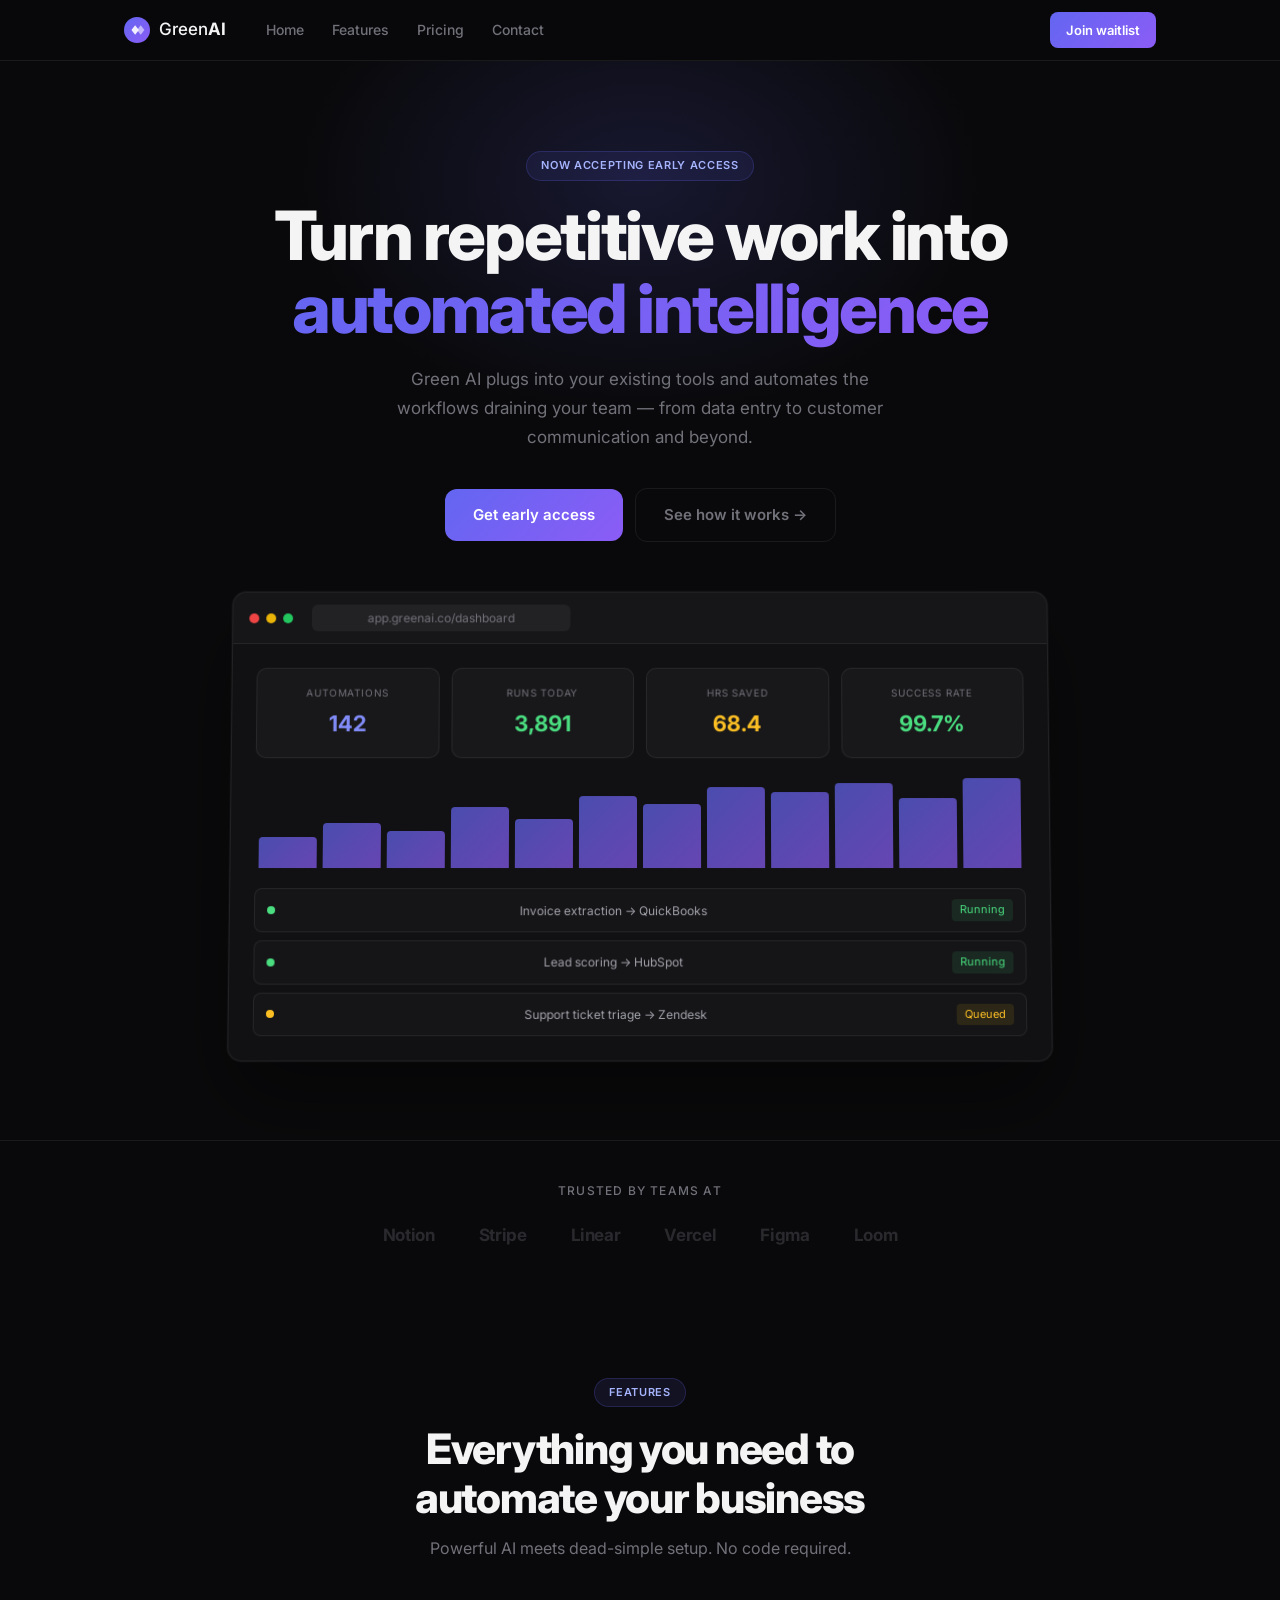
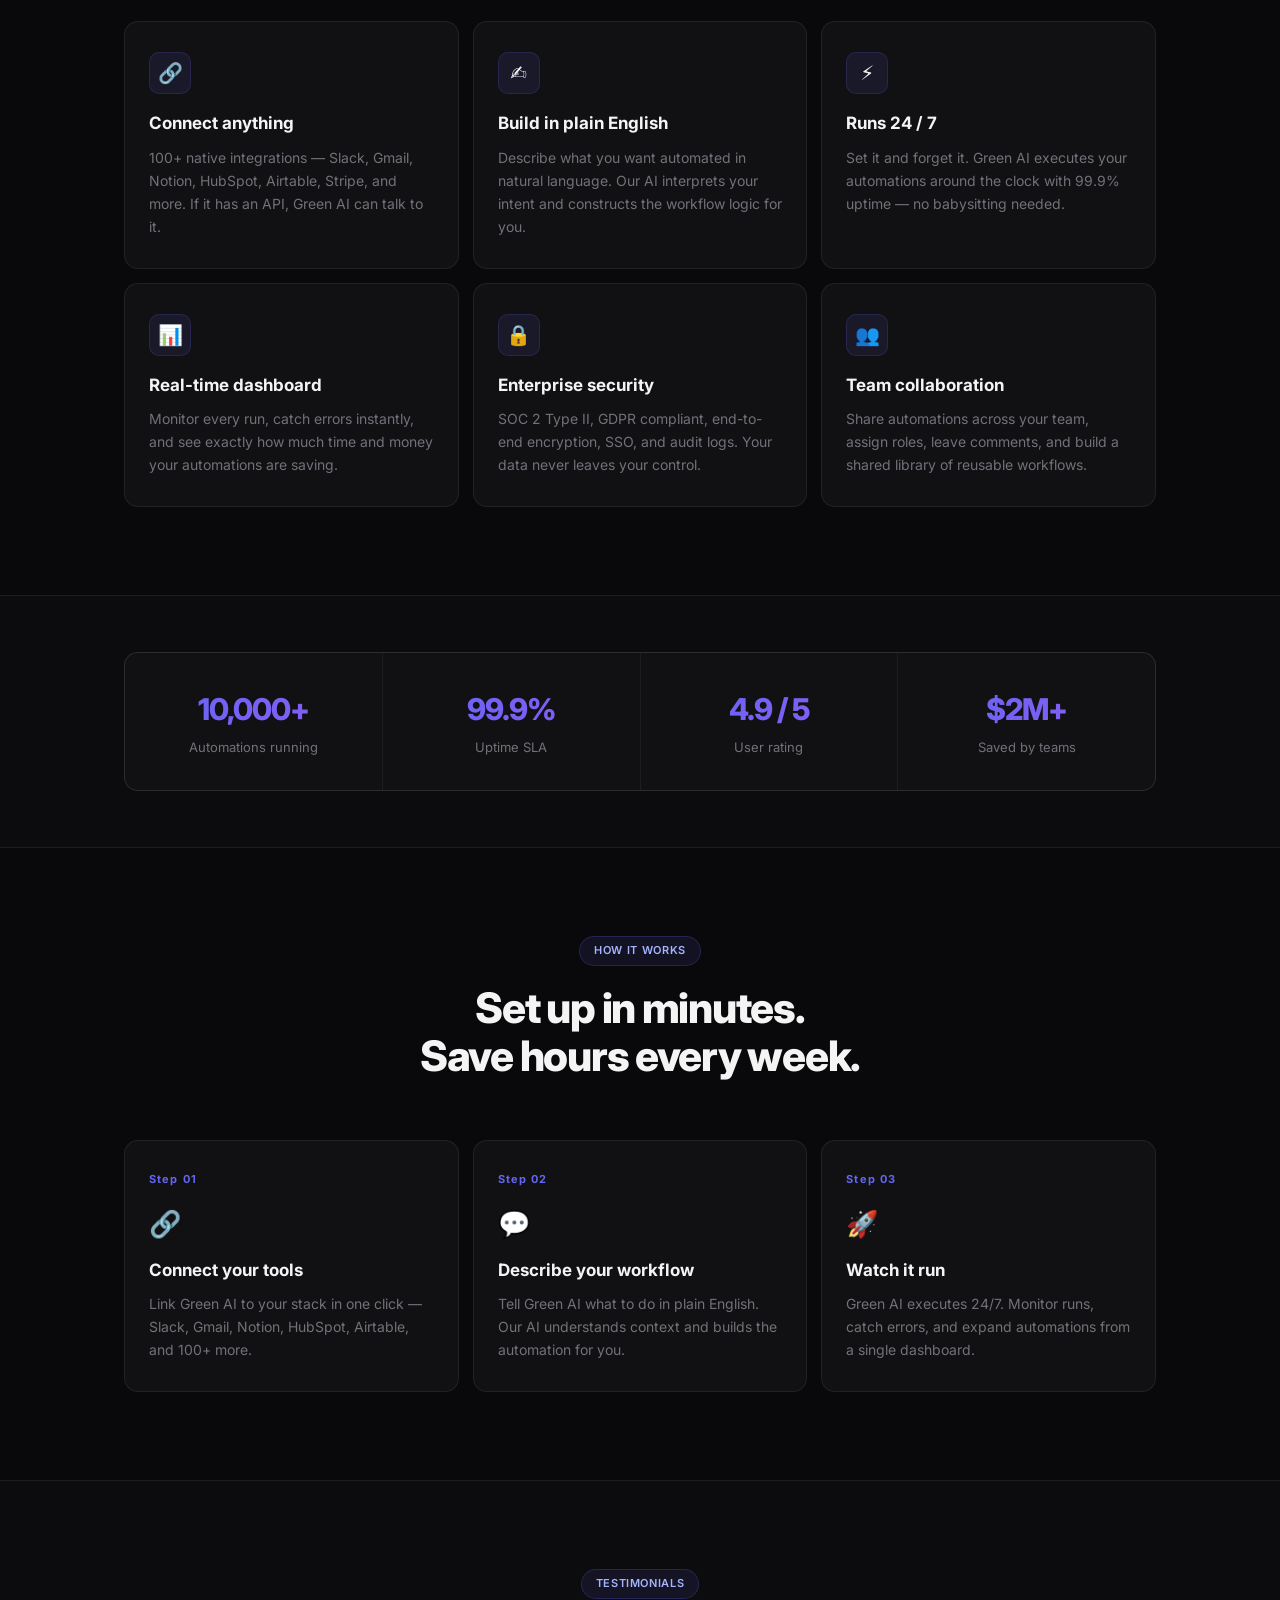
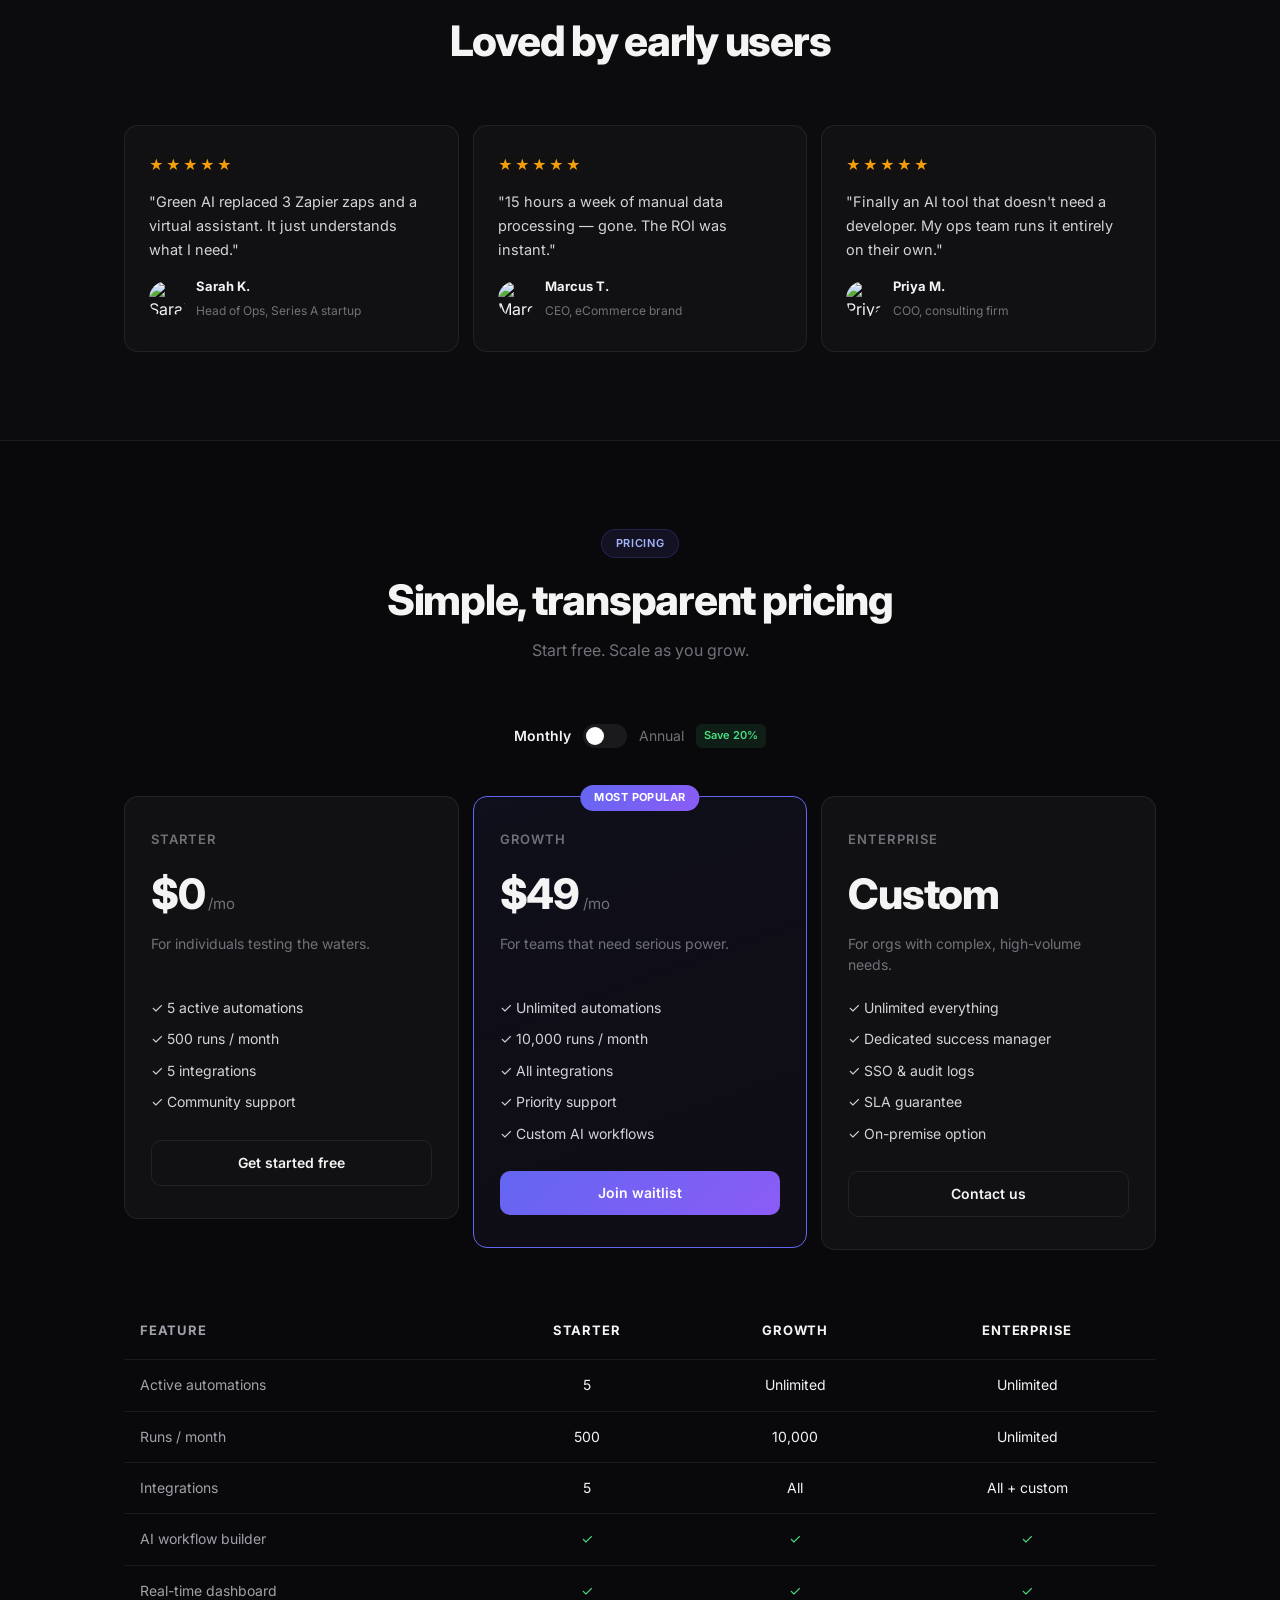
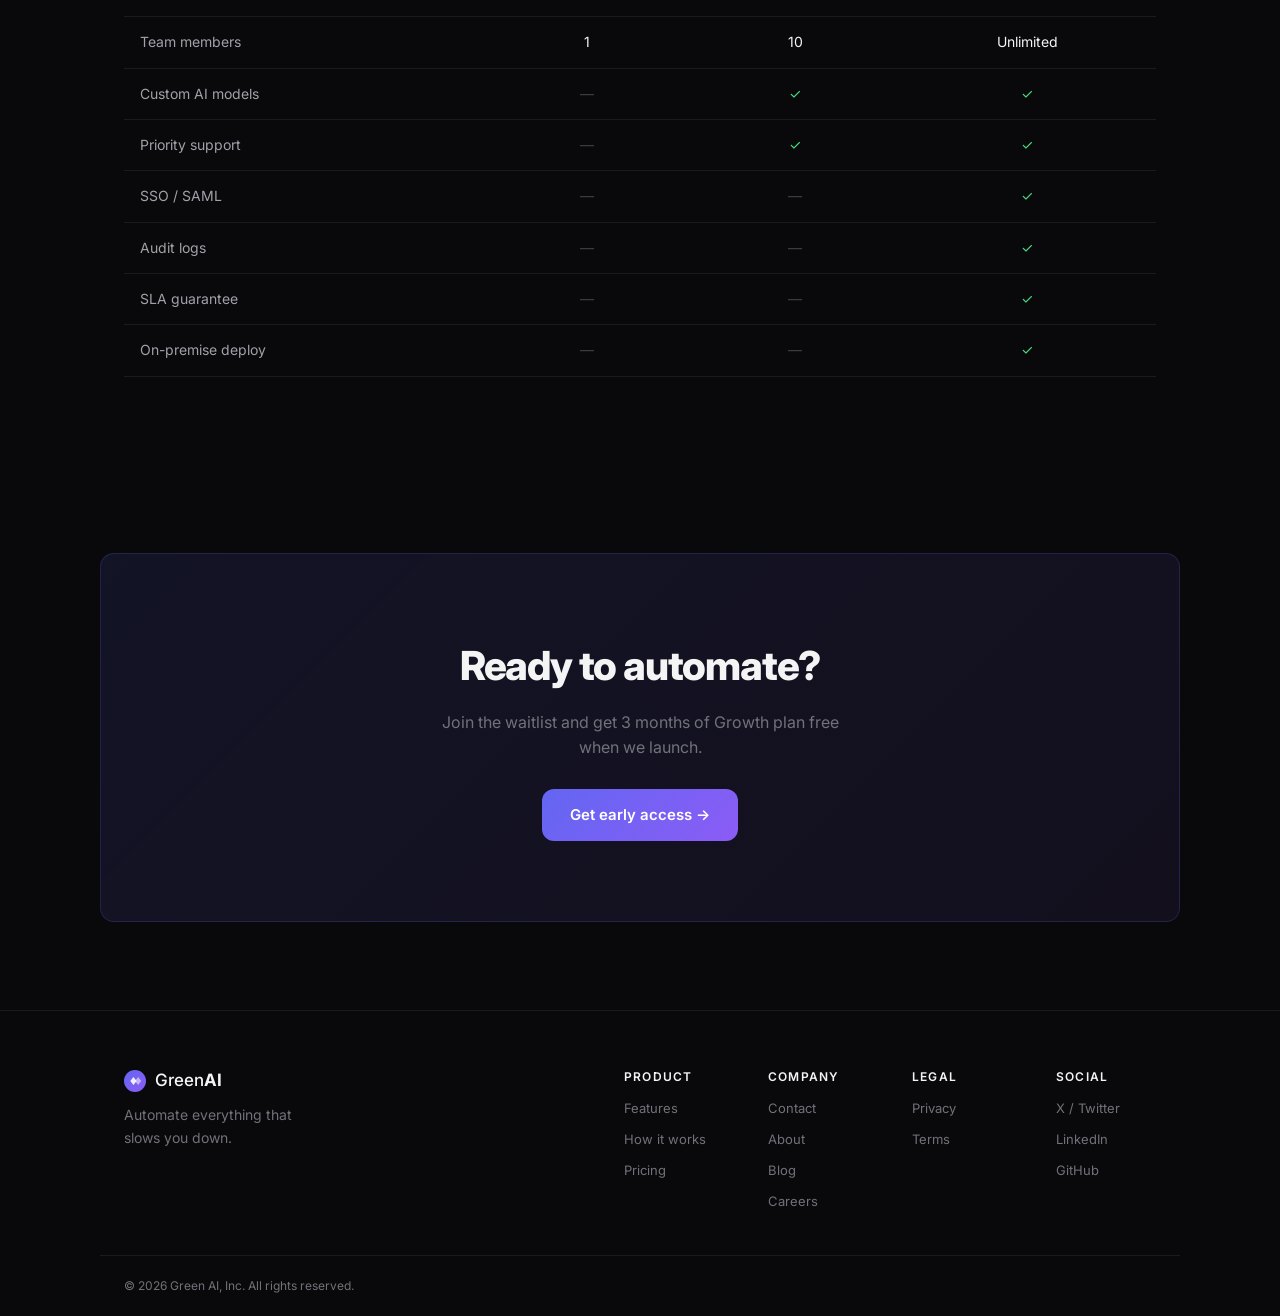
==== commit fe0a1040: "Rebrand to Green AI, enforce English language Replace all Axon AI references with Green AI. Add tran" ====
--- a/axon-ai.html
+++ b/axon-ai.html
@@ -1,16 +1,16 @@
 <!DOCTYPE html>
-<html lang="en">
+<html lang="en" translate="no">
 <head>
   <meta charset="UTF-8" />
   <meta name="viewport" content="width=device-width, initial-scale=1.0" />
-  <title>Axon AI — Automate Everything That Slows You Down</title>
-  <meta name="description" content="Axon AI helps businesses automate repetitive workflows with AI. Connect your tools, describe what to automate in plain English, and let AI handle the rest." />
+  <title>Green AI — Automate Everything That Slows You Down</title>
+  <meta name="description" content="Green AI helps businesses automate repetitive workflows with AI. Connect your tools, describe what to automate in plain English, and let AI handle the rest." />
   <link rel="preconnect" href="https://fonts.googleapis.com" />
   <link rel="preconnect" href="https://fonts.gstatic.com" crossorigin />
   <link href="https://fonts.googleapis.com/css2?family=Inter:wght@300;400;500;600;700;800&display=swap" rel="stylesheet" />
   <style>
 /* ═══════════════════════════════════════════════
-   Axon AI — Design System
+   Green AI — Design System
    ═══════════════════════════════════════════════ */
 
 /* ─── Reset ─── */
@@ -995,7 +995,7 @@
   <div class="nav-inner container">
     <a href="index.html" class="logo">
       <svg width="26" height="26" viewBox="0 0 28 28" fill="none"><circle cx="14" cy="14" r="14" fill="url(#lg1)"/><path d="M8 14L12 9L16 14L12 19Z" fill="#fff" opacity=".9"/><path d="M14 14L18 9L22 14L18 19Z" fill="#fff" opacity=".55"/><defs><linearGradient id="lg1" x1="0" y1="0" x2="28" y2="28" gradientUnits="userSpaceOnUse"><stop stop-color="#6366f1"/><stop offset="1" stop-color="#8b5cf6"/></linearGradient></defs></svg>
-      <span>Axon<strong>AI</strong></span>
+      <span>Green<strong>AI</strong></span>
     </a>
     <div class="nav-links">
       <a href="index.html">Home</a>
@@ -1025,7 +1025,7 @@
   <div class="container">
     <div class="badge">Now accepting early access</div>
     <h1>Turn repetitive work into<br><span class="gradient-text">automated intelligence</span></h1>
-    <p class="hero-sub">Axon AI plugs into your existing tools and automates the workflows draining your team — from data entry to customer communication and beyond.</p>
+    <p class="hero-sub">Green AI plugs into your existing tools and automates the workflows draining your team — from data entry to customer communication and beyond.</p>
     <div class="hero-cta">
       <a href="waitlist.html#waitlist" class="btn btn-lg">Get early access</a>
       <a href="#how-it-works" class="btn btn-lg btn-ghost">See how it works &rarr;</a>
@@ -1038,7 +1038,7 @@
           <div class="mockup-dot"></div>
           <div class="mockup-dot"></div>
           <div class="mockup-dot"></div>
-          <div class="mockup-url">app.axon.ai/dashboard</div>
+          <div class="mockup-url">app.greenai.co/dashboard</div>
         </div>
         <div class="mockup-body">
           <div class="mockup-stats">
@@ -1123,7 +1123,7 @@
       <div class="feature-card fade-up">
         <div class="feature-icon">🔗</div>
         <h3>Connect anything</h3>
-        <p>100+ native integrations — Slack, Gmail, Notion, HubSpot, Airtable, Stripe, and more. If it has an API, Axon can talk to it.</p>
+        <p>100+ native integrations — Slack, Gmail, Notion, HubSpot, Airtable, Stripe, and more. If it has an API, Green AI can talk to it.</p>
       </div>
       <div class="feature-card fade-up">
         <div class="feature-icon">✍️</div>
@@ -1133,7 +1133,7 @@
       <div class="feature-card fade-up">
         <div class="feature-icon">⚡</div>
         <h3>Runs 24 / 7</h3>
-        <p>Set it and forget it. Axon executes your automations around the clock with 99.9% uptime — no babysitting needed.</p>
+        <p>Set it and forget it. Green AI executes your automations around the clock with 99.9% uptime — no babysitting needed.</p>
       </div>
       <div class="feature-card fade-up">
         <div class="feature-icon">📊</div>
@@ -1190,19 +1190,19 @@
         <div class="step-number">Step 01</div>
         <div class="step-icon">🔗</div>
         <h3>Connect your tools</h3>
-        <p>Link Axon AI to your stack in one click — Slack, Gmail, Notion, HubSpot, Airtable, and 100+ more.</p>
+        <p>Link Green AI to your stack in one click — Slack, Gmail, Notion, HubSpot, Airtable, and 100+ more.</p>
       </div>
       <div class="step fade-up">
         <div class="step-number">Step 02</div>
         <div class="step-icon">💬</div>
         <h3>Describe your workflow</h3>
-        <p>Tell Axon what to do in plain English. Our AI understands context and builds the automation for you.</p>
+        <p>Tell Green AI what to do in plain English. Our AI understands context and builds the automation for you.</p>
       </div>
       <div class="step fade-up">
         <div class="step-number">Step 03</div>
         <div class="step-icon">🚀</div>
         <h3>Watch it run</h3>
-        <p>Axon executes 24/7. Monitor runs, catch errors, and expand automations from a single dashboard.</p>
+        <p>Green AI executes 24/7. Monitor runs, catch errors, and expand automations from a single dashboard.</p>
       </div>
     </div>
   </div>
@@ -1218,7 +1218,7 @@
     <div class="testimonials-grid">
       <div class="testimonial fade-up">
         <div class="stars">★★★★★</div>
-        <blockquote>"Axon replaced 3 Zapier zaps and a virtual assistant. It just understands what I need."</blockquote>
+        <blockquote>"Green AI replaced 3 Zapier zaps and a virtual assistant. It just understands what I need."</blockquote>
         <div class="testimonial-author">
           <img src="https://i.pravatar.cc/36?img=10" alt="Sarah K." />
           <div><strong>Sarah K.</strong><span>Head of Ops, Series A startup</span></div>
@@ -1359,7 +1359,7 @@
     <div class="footer-brand">
       <a href="index.html" class="logo">
         <svg width="22" height="22" viewBox="0 0 28 28" fill="none"><circle cx="14" cy="14" r="14" fill="url(#lg2)"/><path d="M8 14L12 9L16 14L12 19Z" fill="#fff" opacity=".9"/><path d="M14 14L18 9L22 14L18 19Z" fill="#fff" opacity=".55"/><defs><linearGradient id="lg2" x1="0" y1="0" x2="28" y2="28" gradientUnits="userSpaceOnUse"><stop stop-color="#6366f1"/><stop offset="1" stop-color="#8b5cf6"/></linearGradient></defs></svg>
-        <span>Axon<strong>AI</strong></span>
+        <span>Green<strong>AI</strong></span>
       </a>
       <p>Automate everything that slows you down.</p>
     </div>
@@ -1391,13 +1391,13 @@
     </div>
   </div>
   <div class="footer-bottom container">
-    <p>&copy; 2026 Axon AI, Inc. All rights reserved.</p>
+    <p>&copy; 2026 Green AI, Inc. All rights reserved.</p>
   </div>
 </footer>
 
 <script>
 /* ═══════════════════════════════════════════════
-   Axon AI — Shared JavaScript
+   Green AI — Shared JavaScript
    ═══════════════════════════════════════════════ */
 
 (function () {
@@ -1501,9 +1501,9 @@
       btn.disabled = true;
 
       // Persist client-side
-      const list = JSON.parse(localStorage.getItem('axon_waitlist') || '[]');
+      const list = JSON.parse(localStorage.getItem('greenai_waitlist') || '[]');
       list.push(data);
-      localStorage.setItem('axon_waitlist', JSON.stringify(list));
+      localStorage.setItem('greenai_waitlist', JSON.stringify(list));
 
       setTimeout(() => {
         waitlistForm.style.display = 'none';
@@ -1526,7 +1526,7 @@
       btn.disabled = true;
 
       // Persist client-side
-      const msgs = JSON.parse(localStorage.getItem('axon_contact') || '[]');
+      const msgs = JSON.parse(localStorage.getItem('greenai_contact') || '[]');
       msgs.push({
         name: contactForm.elements.name.value.trim(),
         email: contactForm.elements.email.value.trim(),
@@ -1534,7 +1534,7 @@
         message: contactForm.elements.message.value.trim(),
         sent_at: new Date().toISOString(),
       });
-      localStorage.setItem('axon_contact', JSON.stringify(msgs));
+      localStorage.setItem('greenai_contact', JSON.stringify(msgs));
 
       setTimeout(() => {
         contactForm.reset();
